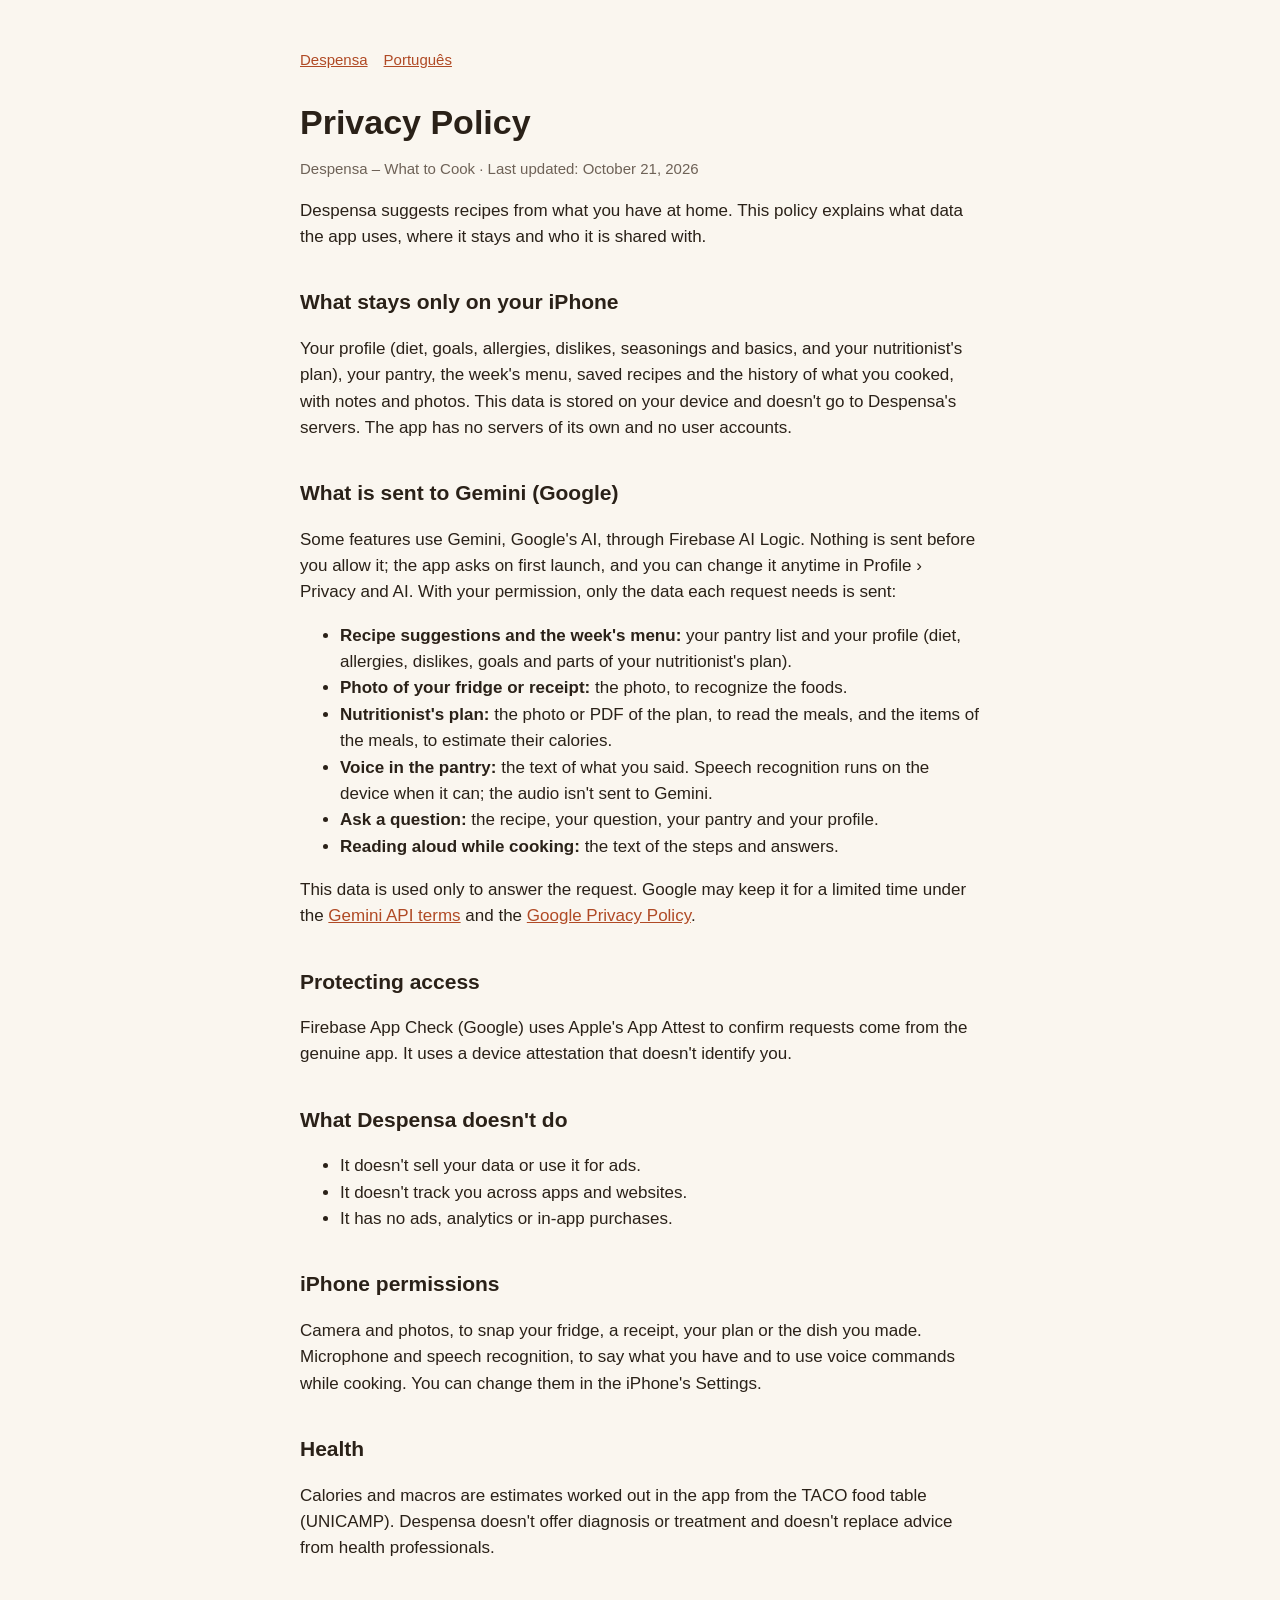
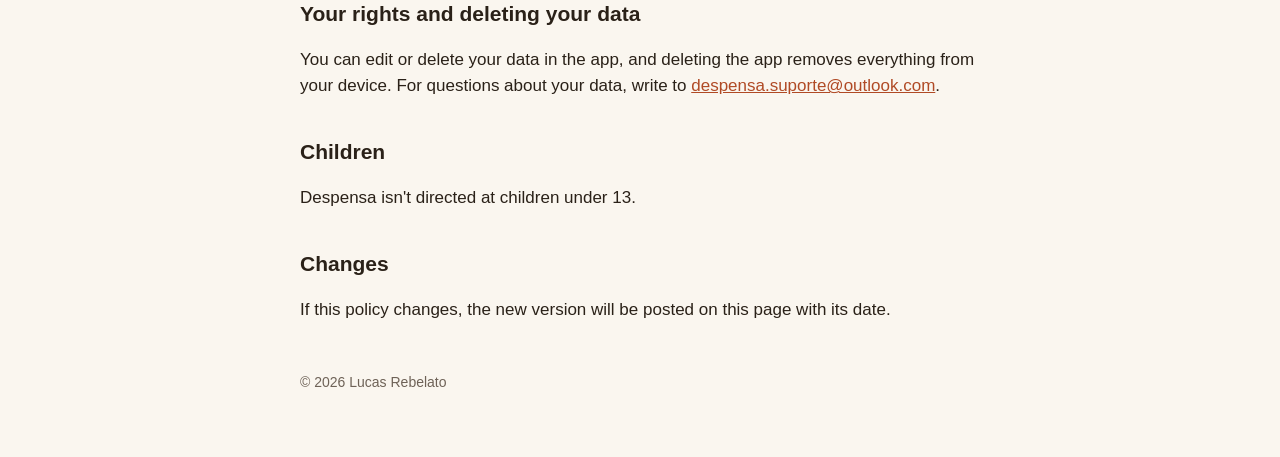
==== en/privacy.html @ 4b9b1e94 "Páginas de suporte e privacidade do Despensa Co-Authored-By: Claude Opus 5.5 <noreply@anthropic.com>" ====
<!doctype html>
<html lang="en">
<head>
<meta charset="utf-8"><meta name="viewport" content="width=device-width, initial-scale=1">
<title>Privacy Policy · Despensa</title>
<link rel="stylesheet" href="../style.css">
</head>
<body><main>
<nav><a href="./">Despensa</a><a href="../privacy.html">Português</a></nav>
<h1>Privacy Policy</h1>
<p class="muted">Despensa – What to Cook · Last updated: October 21, 2026</p>

<p>Despensa suggests recipes from what you have at home. This policy explains what data the app uses, where it stays and who it is shared with.</p>

<h2>What stays only on your iPhone</h2>
<p>Your profile (diet, goals, allergies, dislikes, seasonings and basics, and your nutritionist's plan), your pantry, the week's menu, saved recipes and the history of what you cooked, with notes and photos. This data is stored on your device and doesn't go to Despensa's servers. The app has no servers of its own and no user accounts.</p>

<h2>What is sent to Gemini (Google)</h2>
<p>Some features use Gemini, Google's AI, through Firebase AI Logic. Nothing is sent before you allow it; the app asks on first launch, and you can change it anytime in Profile › Privacy and AI. With your permission, only the data each request needs is sent:</p>
<ul>
<li><strong>Recipe suggestions and the week's menu:</strong> your pantry list and your profile (diet, allergies, dislikes, goals and parts of your nutritionist's plan).</li>
<li><strong>Photo of your fridge or receipt:</strong> the photo, to recognize the foods.</li>
<li><strong>Nutritionist's plan:</strong> the photo or PDF of the plan, to read the meals, and the items of the meals, to estimate their calories.</li>
<li><strong>Voice in the pantry:</strong> the text of what you said. Speech recognition runs on the device when it can; the audio isn't sent to Gemini.</li>
<li><strong>Ask a question:</strong> the recipe, your question, your pantry and your profile.</li>
<li><strong>Reading aloud while cooking:</strong> the text of the steps and answers.</li>
</ul>
<p>This data is used only to answer the request. Google may keep it for a limited time under the <a href="https://ai.google.dev/gemini-api/terms">Gemini API terms</a> and the <a href="https://policies.google.com/privacy">Google Privacy Policy</a>.</p>

<h2>Protecting access</h2>
<p>Firebase App Check (Google) uses Apple's App Attest to confirm requests come from the genuine app. It uses a device attestation that doesn't identify you.</p>

<h2>What Despensa doesn't do</h2>
<ul>
<li>It doesn't sell your data or use it for ads.</li>
<li>It doesn't track you across apps and websites.</li>
<li>It has no ads, analytics or in-app purchases.</li>
</ul>

<h2>iPhone permissions</h2>
<p>Camera and photos, to snap your fridge, a receipt, your plan or the dish you made. Microphone and speech recognition, to say what you have and to use voice commands while cooking. You can change them in the iPhone's Settings.</p>

<h2>Health</h2>
<p>Calories and macros are estimates worked out in the app from the TACO food table (UNICAMP). Despensa doesn't offer diagnosis or treatment and doesn't replace advice from health professionals.</p>

<h2>Your rights and deleting your data</h2>
<p>You can edit or delete your data in the app, and deleting the app removes everything from your device. For questions about your data, write to <a href="mailto:despensa.suporte@outlook.com">despensa.suporte@outlook.com</a>.</p>

<h2>Children</h2>
<p>Despensa isn't directed at children under 13.</p>

<h2>Changes</h2>
<p>If this policy changes, the new version will be posted on this page with its date.</p>

<footer>© 2026 Lucas Rebelato</footer>
</main></body>
</html>
---- style.css ----
:root { --bg: #FAF6EF; --surface: #FFFFFF; --text: #2A2118; --muted: #6E6257; --accent: #B04A25; --border: #E8DFD3; }
@media (prefers-color-scheme: dark) { :root { --bg: #161210; --surface: #221D19; --text: #F4EEE6; --muted: #B5AA9E; --accent: #F0946A; --border: #3A322C; } }
* { box-sizing: border-box; }
body { margin: 0; background: var(--bg); color: var(--text); font: 17px/1.55 -apple-system, BlinkMacSystemFont, "Segoe UI", Roboto, sans-serif; }
main { max-width: 720px; margin: 0 auto; padding: 48px 20px 64px; }
h1 { font-size: 34px; line-height: 1.15; margin: 0 0 8px; }
h2 { font-size: 21px; margin: 36px 0 8px; }
p, li { color: var(--text); }
.lead { color: var(--muted); font-size: 19px; margin-top: 0; }
.muted { color: var(--muted); font-size: 15px; }
a { color: var(--accent); }
nav { display: flex; gap: 16px; font-size: 15px; margin-bottom: 32px; }
.card { background: var(--surface); border: 1px solid var(--border); border-radius: 16px; padding: 16px 20px; margin: 16px 0; }
footer { margin-top: 48px; color: var(--muted); font-size: 14px; }
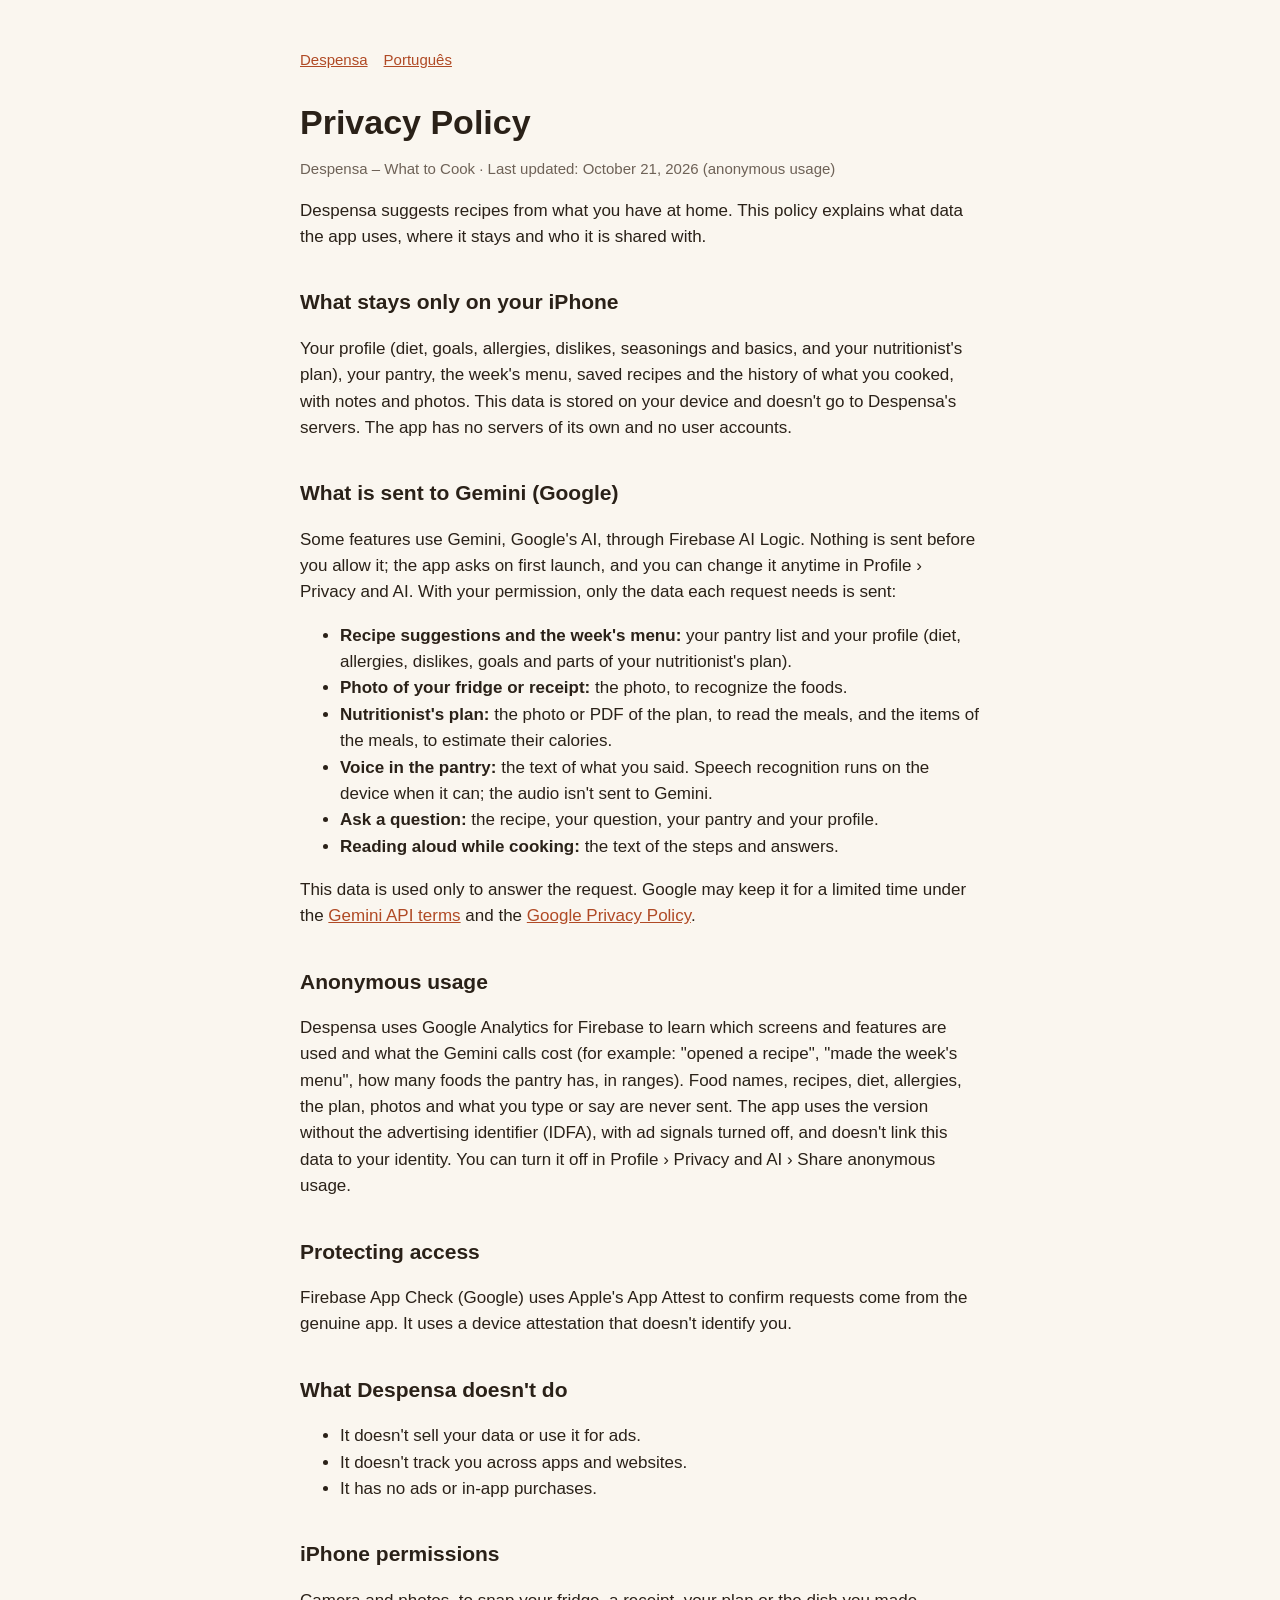
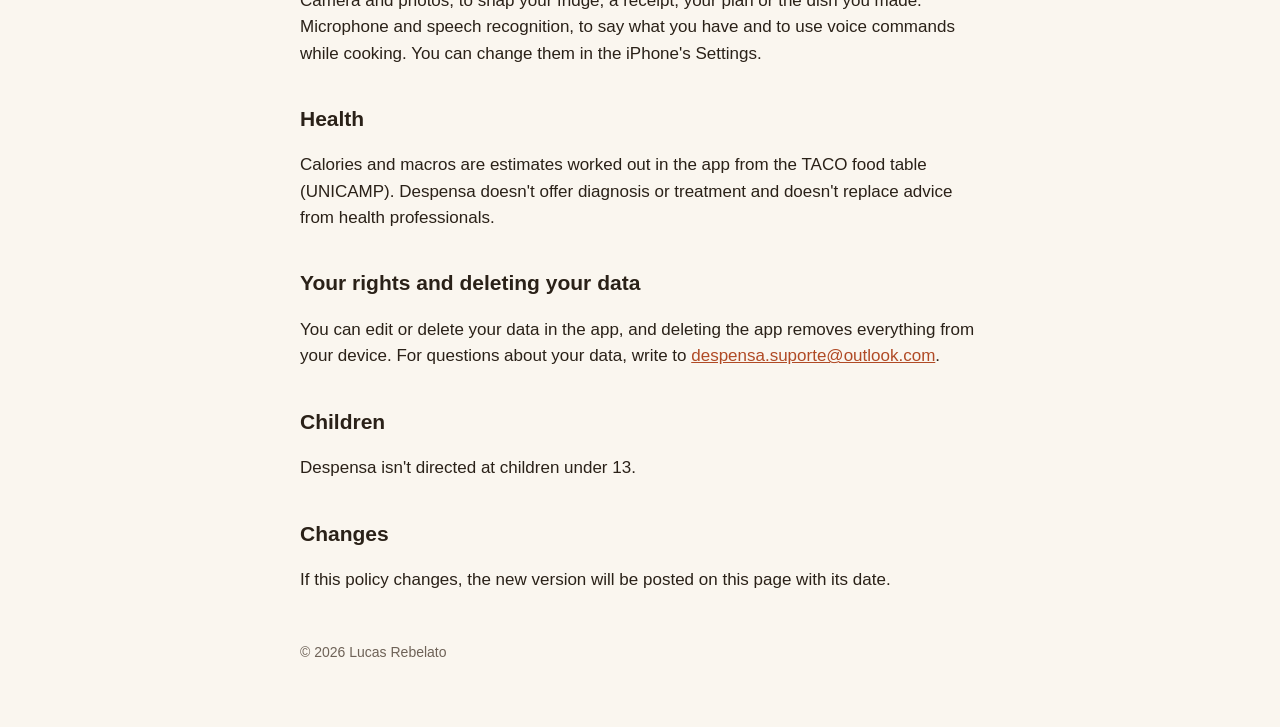
==== commit d8b1103a: "Política: uso anônimo (Firebase Analytics) e como desligar Co-Authored-By: Claude Opus 5.5 <noreply@" ====
--- a/en/privacy.html
+++ b/en/privacy.html
@@ -8,7 +8,7 @@
 <body><main>
 <nav><a href="./">Despensa</a><a href="../privacy.html">Português</a></nav>
 <h1>Privacy Policy</h1>
-<p class="muted">Despensa – What to Cook · Last updated: October 21, 2026</p>
+<p class="muted">Despensa – What to Cook · Last updated: October 21, 2026 (anonymous usage)</p>
 
 <p>Despensa suggests recipes from what you have at home. This policy explains what data the app uses, where it stays and who it is shared with.</p>
 
@@ -27,6 +27,9 @@
 </ul>
 <p>This data is used only to answer the request. Google may keep it for a limited time under the <a href="https://ai.google.dev/gemini-api/terms">Gemini API terms</a> and the <a href="https://policies.google.com/privacy">Google Privacy Policy</a>.</p>
 
+<h2>Anonymous usage</h2>
+<p>Despensa uses Google Analytics for Firebase to learn which screens and features are used and what the Gemini calls cost (for example: "opened a recipe", "made the week's menu", how many foods the pantry has, in ranges). Food names, recipes, diet, allergies, the plan, photos and what you type or say are never sent. The app uses the version without the advertising identifier (IDFA), with ad signals turned off, and doesn't link this data to your identity. You can turn it off in Profile › Privacy and AI › Share anonymous usage.</p>
+
 <h2>Protecting access</h2>
 <p>Firebase App Check (Google) uses Apple's App Attest to confirm requests come from the genuine app. It uses a device attestation that doesn't identify you.</p>
 
@@ -34,7 +37,7 @@
 <ul>
 <li>It doesn't sell your data or use it for ads.</li>
 <li>It doesn't track you across apps and websites.</li>
-<li>It has no ads, analytics or in-app purchases.</li>
+<li>It has no ads or in-app purchases.</li>
 </ul>
 
 <h2>iPhone permissions</h2>
